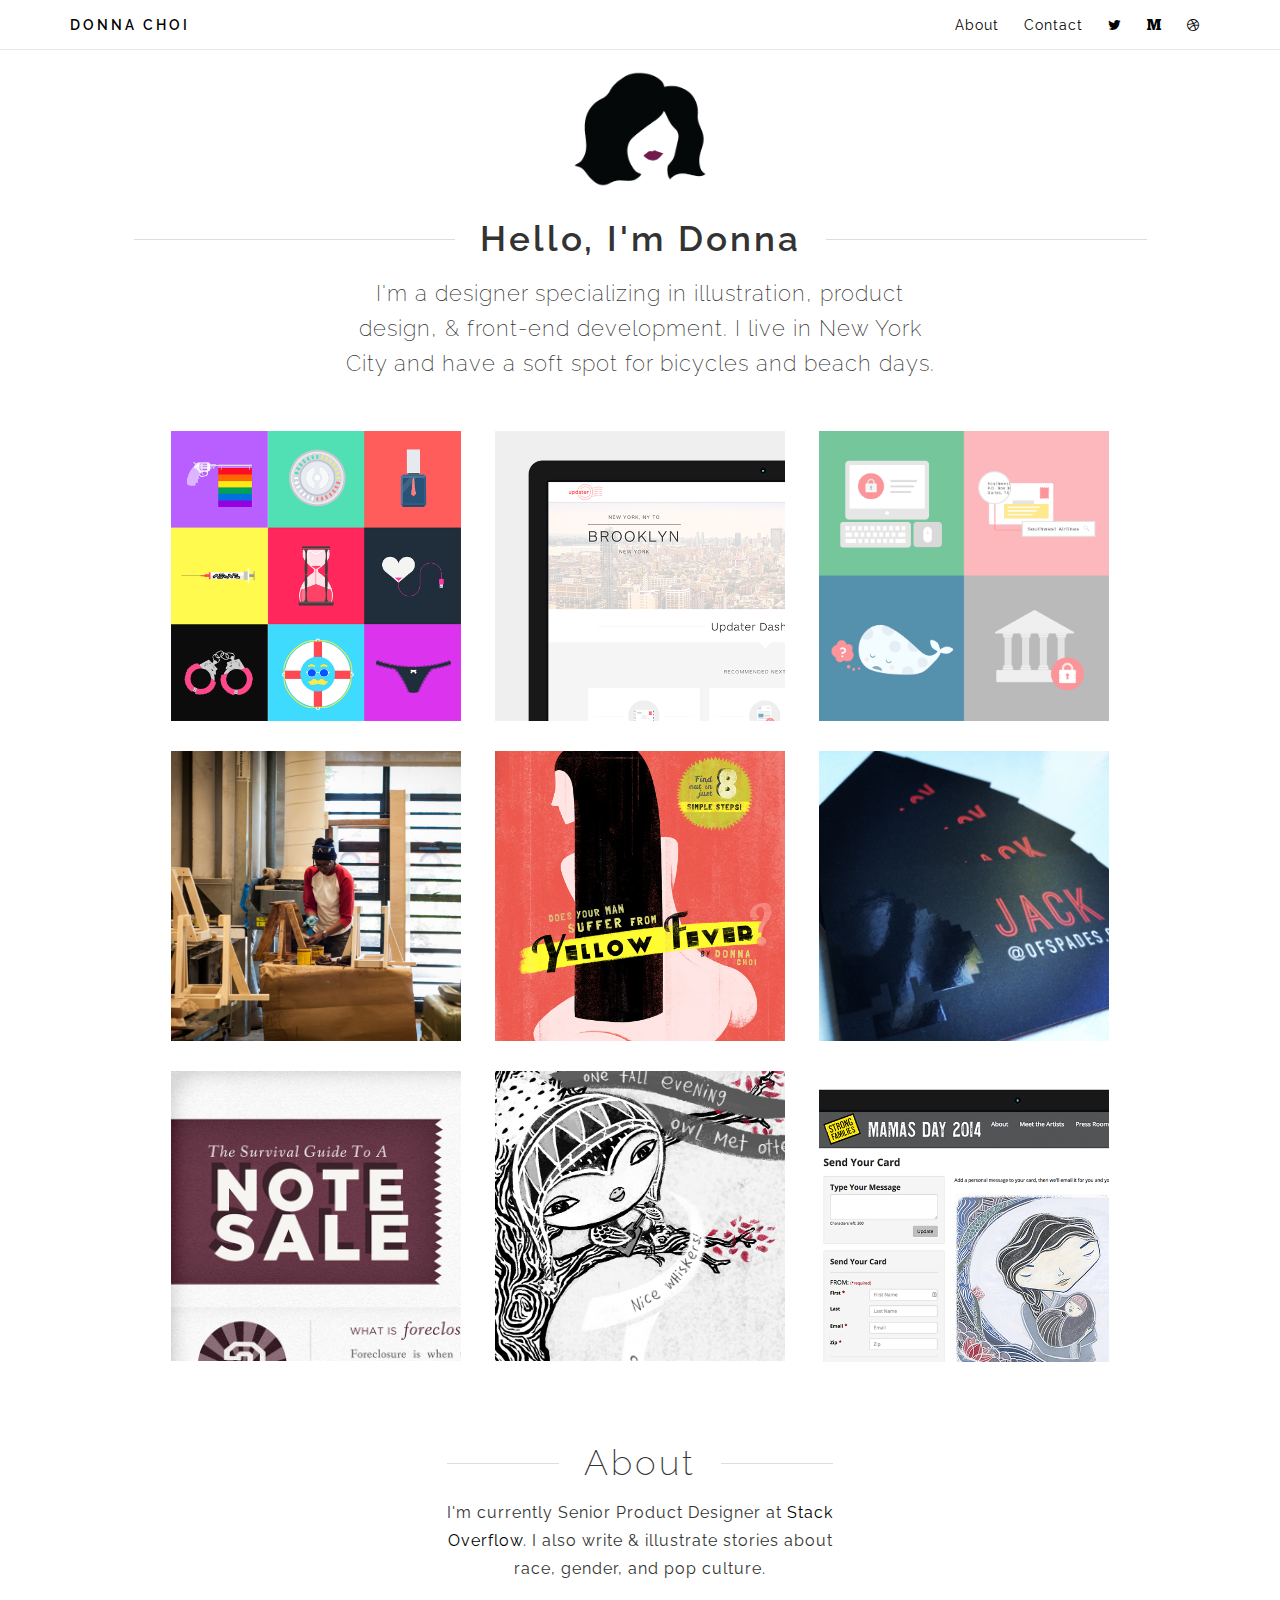
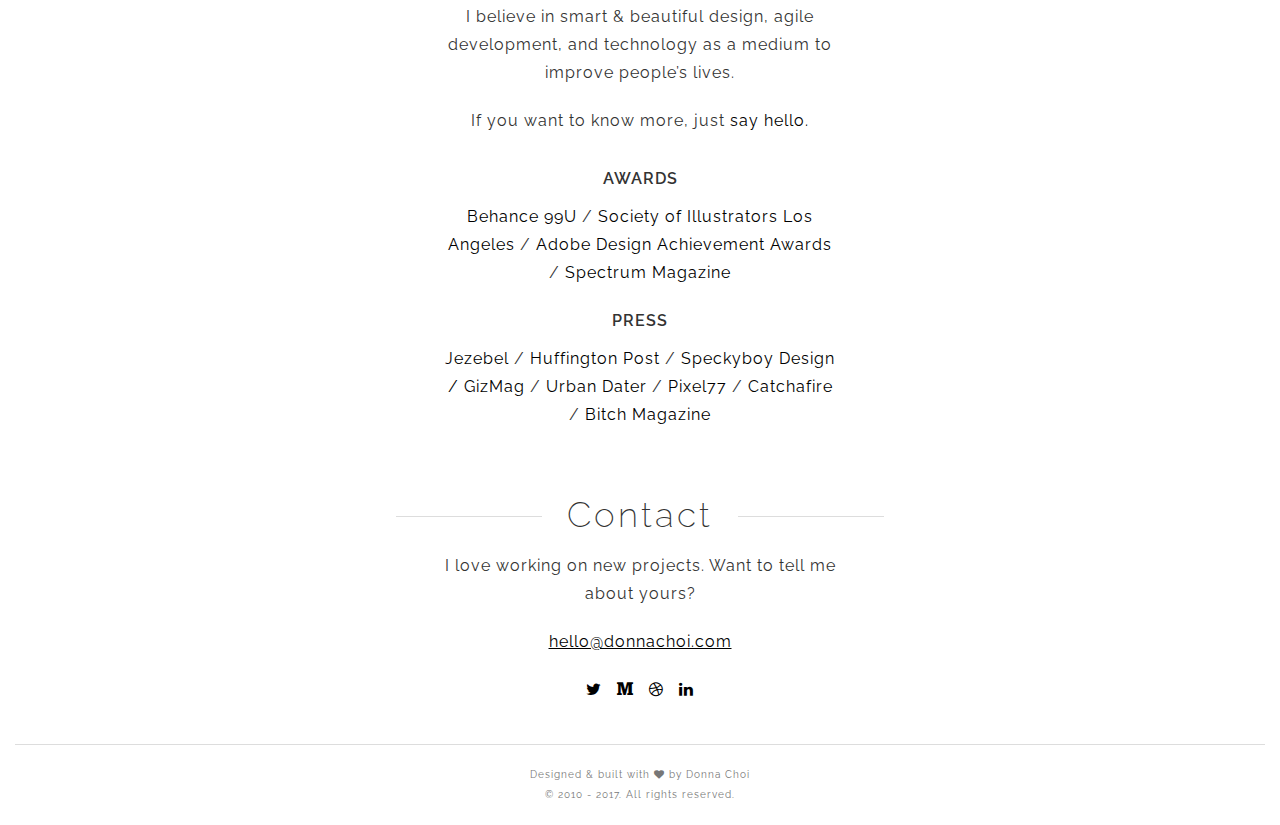
==== index.html @ 8514bbcb "change footer dates" ====
<!DOCTYPE html>
<html lang="en">
  <head>
    <meta charset="utf-8">
    <meta http-equiv="X-UA-Compatible" content="IE=edge">
    <meta name="viewport" content="width=device-width, initial-scale=1">
    <title>Donna Choi is a designer and a very nice person.</title>

    <link rel="shortcut icon" href="favicon.ico" type="image/x-icon" />

    <!-- Calling all style sheets -->

    <link href="css/bootstrap.min.css" rel="stylesheet">
    <link href="css/custom.css" rel="stylesheet">

    <!-- Fonts -->

    <link href='http://fonts.googleapis.com/css?family=Raleway:400,100,200,600' rel='stylesheet' type='text/css'>
    <link rel="stylesheet" href="css/font-awesome.min.css">

    <!-- HTML5 Shim and Respond.js IE8 support of HTML5 elements and media queries -->
    <!-- WARNING: Respond.js doesn't work if you view the page via file:// -->
    <!--[if lt IE 9]>
      <script src="https://oss.maxcdn.com/html5shiv/3.7.2/html5shiv.min.js"></script>
      <script src="https://oss.maxcdn.com/respond/1.4.2/respond.min.js"></script>
    <![endif]-->

    <!-- Google Analytics -->

    <script>
      (function(i,s,o,g,r,a,m){i['GoogleAnalyticsObject']=r;i[r]=i[r]||function(){
      (i[r].q=i[r].q||[]).push(arguments)},i[r].l=1*new Date();a=s.createElement(o),
      m=s.getElementsByTagName(o)[0];a.async=1;a.src=g;m.parentNode.insertBefore(a,m)
      })(window,document,'script','//www.google-analytics.com/analytics.js','ga');

      ga('create', 'UA-42649598-1', 'auto');
      ga('send', 'pageview');

    </script>

    <!-- Smooth Scroll -->

    <script src="dist/js/bind-polyfill.js"></script>
    <script src="dist/js/smooth-scroll.js"></script>

  </head>

  <body class="loading">

    <!--Navigation-->

    <nav class="navbar navbar-fixed-top navbar-custom" role="navigation">
      <div class="container">
        <span class="navbar-mobile text-uppercase strong letter-space-large">
          <a href="index.html">Donna Choi</a>
        </span>

        <ul class="pull-right list-inline hidden-xs">

<!--           <li>
            <a href="index.html">Work</a>
          </li> -->

          <li>
            <a data-scroll href="index.html#about">About</a>
          </li>

          <li>
            <a data-scroll href="index.html#contact">Contact</a>
          </li>

          <li>
            <a href="https://twitter.com/donna_says" target="_blank">
              <i class="fa fa-twitter"></i>
            </a>
          </li>

          <li>
            <a href="https://medium.com/@donnachoi" target="_blank">
              <i class="fa fa-medium"></i>
            </a>
          </li>

          <li>
            <a href="https://dribbble.com/donnachoi" target="_blank">
              <i class="fa fa-dribbble"></i>
            </a>
          </li>

        </ul>
      </div>
    </nav>

    <!--Content-->

    <div class="container-fluid container-fix">

      <div class="row row-centered">
        <div class="col-md-2 col-sm-3 col-xs-7 col-centered">
          <img src="img/avatar.png" width="80%">
        </div>
      </div>

      <div class="row row-centered">
        <div class="col-md-12">
          <h1 class="line-thru">
            <span> Hello, I'm Donna </span>
          </h1>
        </div>
      </div>

      <div class="row row-centered">
        <div class="col-lg-6 col-md-6 col-sm-8 col-xs-12 col-centered">
          <p class="lead mg-bottom-med">I'm a designer specializing in illustration, product design, &amp; front-end development. I live in New York City and have a soft spot for bicycles and beach days.</p>
        </div>
      </div>

      <div class="row row-centered">

        <div class="col-md-3 col-sm-4 col-xs-12 col-centered">
          <a href="work/modern-romance.html" class="no-effect" alt="Modern Romance">
            <div class="img-thumb-wrapper">
              <img src="img/ModernRomance_thumb.png" alt="flowers" class="img-thumb">
              <div class="img-thumb-overlay">
                <h3>Modern Romance</h3>
                <p class="tiny text-uppercase strong">Illustration / User Interface / User Experience</p>
              </div>
            </div>
          </a>
        </div>

        <div class="col-md-3 col-sm-4 col-xs-12 col-centered">
          <a href="work/updater-app.html" class="no-effect" alt="Updater App">
            <div class="img-thumb-wrapper">
              <img src="img/UpdaterMoverApp_thumb.png" alt="Updater App" class="img-thumb ">
              <div class="img-thumb-overlay">
                <h3>Updater App</h3>
                <p class="tiny text-uppercase strong">User Interface / User Experience / Web Development</p>
              </div>
            </div>
          </a>
        </div>

        <div class="col-md-3 col-sm-4 col-xs-12 col-centered">
          <a href="work/updater-brand.html" class="no-effect" alt="Updater Brand">
            <div class="img-thumb-wrapper">
              <img src="img/UpdaterBrand_thumb.png" alt="Updater Brand" class="img-thumb">
              <div class="img-thumb-overlay">
                <h3>Updater Brand</h3>
                <p class="tiny text-uppercase strong">Creative Direction / Iconography / Illustration</p>
              </div>
            </div>
          </a>
        </div>

        <div class="col-md-3 col-sm-4 col-xs-12 col-centered">
          <a href="work/learning-works.html" class="no-effect" alt="Learning Works">
            <div class="img-thumb-wrapper">
              <img src="img/LW_thumb.png" alt="Learning Works" class="img-thumb">
              <div class="img-thumb-overlay">
                <h3>Learning Works</h3>
                <p class="tiny text-uppercase strong">Data Visualization / Layout Design / Art Direction</p>
              </div>
            </div>
          </a>
        </div>

        <div class="col-md-3 col-sm-4 col-xs-12 col-centered">
          <a href="work/yellow-fever.html" class="no-effect" alt="Does Your Man Suffer From Yellow Fever?">
            <div class="img-thumb-wrapper">
              <img src="img/YellowFever_thumb.png" alt="Does Your Man Suffer From Yellow Fever?" class="img-thumb">
              <div class="img-thumb-overlay">
                <h3>Does Your Man Suffer From Yellow Fever?</h3>
                <p class="tiny text-uppercase strong">Illustration / Editorial</p>
              </div>
            </div>
          </a>
        </div>

        <div class="col-md-3 col-sm-4 col-xs-12 col-centered">
          <a href="work/jack-tarantino.html" class="no-effect" alt="Jack Tarantino">
            <div class="img-thumb-wrapper">
              <img src="img/Tarantino_05.jpeg" alt="Jack Tarantino" class="img-thumb">
              <div class="img-thumb-overlay">
                <h3>Jack Tarantino</h3>
                <p class="tiny text-uppercase strong">Branding / User Interface / User Experience</p>
              </div>
            </div>
          </a>
        </div>

        <div class="col-md-3 col-sm-4 col-xs-12 col-centered">
          <a href="work/uhab.html" class="no-effect" alt="Survival Guide to a Note Sale">
            <div class="img-thumb-wrapper">
              <img src="img/UHAB_thumb.png" alt="Survival Guide to a Note Sale" class="img-thumb">
              <div class="img-thumb-overlay">
                <h3>Survival Guide to a Note Sale</h3>
                <p class="tiny text-uppercase strong">Infographics / Iconography / Layout Design</p>
              </div>
            </div>
          </a>
        </div>

        <div class="col-md-3 col-sm-4 col-xs-12 col-centered">
          <a href="work/owl-otter.html" class="no-effect" alt="Owl and Otter">
            <div class="img-thumb-wrapper">
              <img src="img/Owlotter_thumb.png" alt="Owl and Otter" class="img-thumb">
              <div class="img-thumb-overlay">
                <h3>Owl and Otter</h3>
                <p class="tiny text-uppercase strong">Illustration / Comics</p>
              </div>
            </div>
          </a>
        </div>

        <div class="col-md-3 col-sm-4 col-xs-12 col-centered">
          <a href="work/mamas-day.html" class="no-effect" alt="Mama's Day">
            <div class="img-thumb-wrapper">
              <img src="img/Mamas_thumb.png" alt="Mama's Day" class="img-thumb">
              <div class="img-thumb-overlay">
                <h3>Mama's Day</h3>
                <p class="tiny text-uppercase strong">Illustration</p>
              </div>
            </div>
          </a>
        </div>

      </div>

      <span id="about"></span>

      <div class="row row-centered">
        <div class="col-md-12">
          <h2 class="line-thru">
            <span class="about-fix" > About </span>
          </h1>
        </div>
      </div>
<!-- 
      <div class="row row-centered mg-bottom-small">
        <div class="col-md-3 col-sm-6 col-xs-9 col-centered">
          <img src="img/about.png" width="80%">
        </div>
      </div> -->

      <div class="row row-centered">
        <div class="col-lg-4 col-md-6 col-sm-8 col-xs-12 col-centered">

<!--           <h4 class="text-uppercase">My Story</h4> -->
          <!-- <p>I grew up in Southern California, and my childhood hero was Buffy The Vampire Slayer. I still love the idea that a sixteen-year-old girl can save the world from a demon apocalypse.</p> -->

           <p>I'm currently Senior Product Designer at <a href="http://stackexchange.com" target="_blank">Stack Overflow</a>. I also write & illustrate stories about race, gender, and pop culture.</p>

           <p>I believe in smart &amp; beautiful design, agile development, and technology as a medium to improve people’s lives.</p>
           
          <p>If you want to know more, just <a data-scroll href="index.html#contact">say hello.</a></p>

        </div>
      </div>

      <div class="row row-centered">
        <div class="col-lg-4 col-md-5 col-sm-8 col-xs-12 col-centered mg-bottom-small">

<!--           <h4 class="text-uppercase">Education</h4>
          <p>BA Ethnic Studies, UC Berkeley<br/>
            MFA Illustration, Fashion Institute of Technology
          </p> -->

          <h4 class="text-uppercase">Awards</h4>
          <p>
            <a href="http://99u.com/" target="_blank">Behance 99U</a>
              /  
            <a href="http://si-la.org/" target="_blank">Society of Illustrators Los Angeles</a>
              /  
            <a href="http://www.adobeawards.com/us/" target="_blank">Adobe Design Achievement Awards</a>
              /  
            <a href="http://www.spectrumfantasticart.com/" target="_blank">Spectrum Magazine</a>
          </p>

          <h4 class="text-uppercase">Press</h4>
          <p>
            <a href="http://jezebel.com/does-your-man-suffer-from-yellow-fever-find-out-in-8-s-1465235908" target="_blank">Jezebel</a>
              /  
            <a href="http://www.huffingtonpost.com/2013/12/16/yellow-fever-donna-choi-asian-fetish-series_n_4454541.html" target="_blank">Huffington Post</a>
              /  
            <a href="http://speckyboy.com/2014/05/22/modern-romance/" target="_blank">Speckyboy Design<a/>
              /  
            <a href="http://www.gizmag.eu/post/86094129441/drained-by-donna-choi" target="_blank">GizMag</a>
              /  
            <a href="http://theurbandater.com/dating-relationships/a-visual-guide-to-modern-romance.php/" target="_blank">Urban Dater</a>
              /  
            <a href="http://www.pixel77.com/sarcastic-romance-illustrations-donna-choi/" target="_blank">Pixel77</a>
              /  
            <a href="https://www.catchafire.org/case_studies/23" target="_blank">Catchafire</a>
              /  
            <a href="http://bitchmagazine.org/post/artist-takes-on-the-casual-racism-of-%E2%80%9Cyellow-fever%E2%80%9D-in-eight-images" target="_blank">Bitch Magazine</a>

        </div>
      </div>


      <a id="contact"></a>

      <div class="row row-centered">
        <div class="col-md-12">
          <h2 class="line-thru">
            <span> Contact </span>
          </h2>
        </div>
      </div>

      <div class="row row-centered">
        <div class="col-md-5 col-lg-4 col-centered">
          <p> I love working on new projects. Want to tell me about yours?</p>
          <p>
            <a href="mailto:hello@donnachoi.com" class="underline">hello@donnachoi.com</a>
          </p>
          <p>
            <a href="https://twitter.com/donna_says" target="_blank">
              <i class="fa fa-twitter mg-horizontal-tiny"></i>
            </a>
            <a href="https://medium.com/@donnachoi" target="_blank">
              <i class="fa fa-medium mg-horizontal-tiny"></i>
            </a>
            <a href="https://dribbble.com/donnachoi" target="_blank">
              <i class="fa fa-dribbble mg-horizontal-tiny"></i>
            </a>
<!--             <a href="https://github.com/donnachoi" target="_blank">
              <i class="fa fa-github mg-horizontal-tiny"></i>
            </a> -->
            <a href="https://www.linkedin.com/in/donnachoiart" target="_blank">
              <i class="fa fa-linkedin mg-horizontal-tiny"></i>
            </a>
          </p>
        </div>
      </div>

      <!-- Footer -->

      <div class="row row-centered">
        <div class="line-full"></div>
        <div class="col-md-8 col-centered">
          <p class="tiny text-muted">Designed &amp; built with 
            <i class="fa fa-heart"></i> 
            by Donna Choi
            <br/>
            &copy; 2010 - 2017. All rights reserved.
          </p>
        </div>
      </div>

    </div>


    <!-- jQuery (necessary for Bootstrap's JavaScript plugins) -->
    <script src="https://ajax.googleapis.com/ajax/libs/jquery/1.11.1/jquery.min.js"></script>
    <!-- Include all compiled plugins (below), or include individual files as needed -->
    <script src="js/bootstrap.min.js"></script>
    <script>
    smoothScroll.init();
</script>
  </body>
</html>
---- css/custom.css ----
/* Global */

body, div {
  font-family: 'Raleway', Helvetica, Arial, sans-serif;
  font-weight: 400; 
  letter-spacing: 1px;
  font-size: 100%;
}

.container-fix {
  margin-top: 65px;
}

/* Type */

h1, h2 {
  font-size: 35px;
  line-height: 1.3;
  letter-spacing: 3px;
}

h1 {
  font-weight: 600;
}

@media (max-width: 767px) {
  h1, h2 {
    font-size: 28px;
  }
}

h2 {
  font-weight: 200;
}

h3 {
  font-size: 20px;
  font-weight: 200;
  margin-bottom: 15px;
  line-height: 1.4;
}

@media (min-width: 768px) and (max-width: 1199px) {
  h3 {
    font-size: 16px;
  }
}

h4 {
  font-size: 16px;
  line-height: 1.75;
  font-weight: 600;
  margin-bottom: 10px;
}

p.lead, .lead {
  font-size: 22px;
  font-weight: 200;
  line-height: 1.6;
}

@media (max-width: 767px) {
  p.lead, .lead {
    font-size: 18px;
    line-height: 1.8;
  }
}

p, .p {
  font-size: 16px;
  line-height: 1.75;
  margin-bottom: 20px;
}

p.small, .small {
  font-size: 12px;
  line-height: 1.8;
}

p.tiny, .tiny {
  font-size: 10px;
  line-height: 2;
}

.text-muted {
  color: #777;
}

.strong {
  font-weight: 600;
}

.letter-space-large {
  letter-spacing: 3px;
}

/* Links */

a, a:hover, a:visited {
  color: #000;
  text-decoration: none;
}

a {
  opacity: 1;
  transition: all 0.2s ease 0s;
}

a:hover {
  opacity: .5;
}

a.underline {
  text-decoration: underline;
}

a.no-effect, a.no-effect:hover {
  text-decoration: none;
  color: #000;
}

a.muted {
  color: #777;
}

a.muted:hover {
  color: #000;
}

a.purple {
  color: #701a4d;
  padding: 7px 13px;
  border-radius: 3px;
  border: 1px solid #701a4d;
}
/*
a.purple:hover {
  background-color: #d4bfc8;
}*/


/* Section blocks */

.row-centered {
  text-align: center;
}

.col-centered {
  display: -moz-inline-stack;
  display: inline-block;
  vertical-align: middle;
  *vertical-align: auto;
  zoom: 1;
  *display: inline;
  vertical-align: top;
  float: none;
}



/* Navigation */

.navbar-custom {
  font-size: 14px;
  font-weight: 200;
  color: #000;
  background-color: #fff;
  border-color: #e7e7e7;
  padding-top: 15px;
}

.list-inline {
  padding-left: 0;
  margin-left: -5px;
  list-style: none;
}
.list-inline > li {
  display: inline-block;
  padding-right: 10px;
  padding-left: 10px;
}

@media (max-width: 767px) {
  .navbar-mobile  {
    text-align: center !important;
    display: block;
  }

}

.about-fix {
  margin-top: 40px;
}


/* Lines */

.line-full {
  height: 1px;
  background-color: #ddd;
  margin: 20px 15px;
  display: block;
}

.line-thru {
  overflow: hidden;
  line-height: 1.5;
  text-align: center;
}

.line-thru span {
  display: inline-block;
  position: relative;
}

.line-thru span:before,
.line-thru span:after {
  position: absolute;
  content: '';
  width: 100%;
  border-top: 1px solid #ddd;
  top: 50%;
}

.line-thru span:before {
  right: 100%;
  margin-right: 25px;
}

.line-thru span:after {
  left: 100%;
  margin-left: 25px;
}


/* Spacing */

.mg-all-large {
  margin: 40px;
}

.mg-top-large {
  margin-top: 50px;
}

.mg-top-med {
  margin-top: 35px;
}

.mg-top-small {
  margin-top: 20px;
}

.mg-top-tiny {
  margin-top: 10px;
}

.mg-bottom-large {
  margin-bottom: 50px;
}

.mg-bottom-med {
  margin-bottom: 35px;
}

.mg-bottom-small {
  margin-bottom: 20px;
}

.mg-bottom-tiny {
  margin-bottom: 10px;
}

.mg-horizontal-tiny {
  margin-right: 5px;
  margin-left: 5px;
}


/* Images */

.img-thumb-wrapper {
  position: relative;
  width: 100%;
  height: 100%;
}

.img-thumb {
  display: inline-block;
  width: 100% \9;
  max-width: 100%;
  height: auto;
  padding-top: 15px;
  padding-bottom: 15px;
  line-height: 1.42857143;
  background-color: #fff;
  margin: 0 auto;
  position: relative;
}

.img-thumb-overlay {  
  width: 91%;
  height: 82%;
  margin: 0 auto;
  position: absolute;
  background-color: #fff;
  z-index: 1;
  text-align: center;
  left: 5%;
  top: 9%;
  padding: 20% 15px 10px;
  transition: all 0.2s linear; 
  -moz-transition: all 0.2s linear;
  -webkit-transition: all 0.2s linear; 
  -o-transition: all 0.2s linear;
  opacity: 0; 
}


.img-thumb-wrapper:hover .img-thumb-overlay {  
  opacity: 1;

}

@media only screen and (max-device-width: 480px) {
  .img-thumb-wrapper:hover .img-thumb-overlay {
    display: none;
  }
}

/* Bottom navigation */

.bottom-navigation {
  font-size: 30px;
  color: #777;
  font-weight: 100;
  margin: 0 20px;
}

/* Page fade in */

body.loading {
    -webkit-animation: fadein 1s; /* Safari, Chrome and Opera > 12.1 */
       -moz-animation: fadein 1s; /* Firefox < 16 */
        -ms-animation: fadein 1s; /* Internet Explorer */
         -o-animation: fadein 1s; /* Opera < 12.1 */
            animation: fadein 1s;
}

@keyframes fadein {
    from { opacity: 0; }
    to   { opacity: 1; }
}

/* Firefox < 16 */
@-moz-keyframes fadein {
    from { opacity: 0; }
    to   { opacity: 1; }
}

/* Safari, Chrome and Opera > 12.1 */
@-webkit-keyframes fadein {
    from { opacity: 0; }
    to   { opacity: 1; }
}

/* Internet Explorer */
@-ms-keyframes fadein {
    from { opacity: 0; }
    to   { opacity: 1; }
}

/* Opera < 12.1 */
@-o-keyframes fadein {
    from { opacity: 0; }
    to   { opacity: 1; }
}
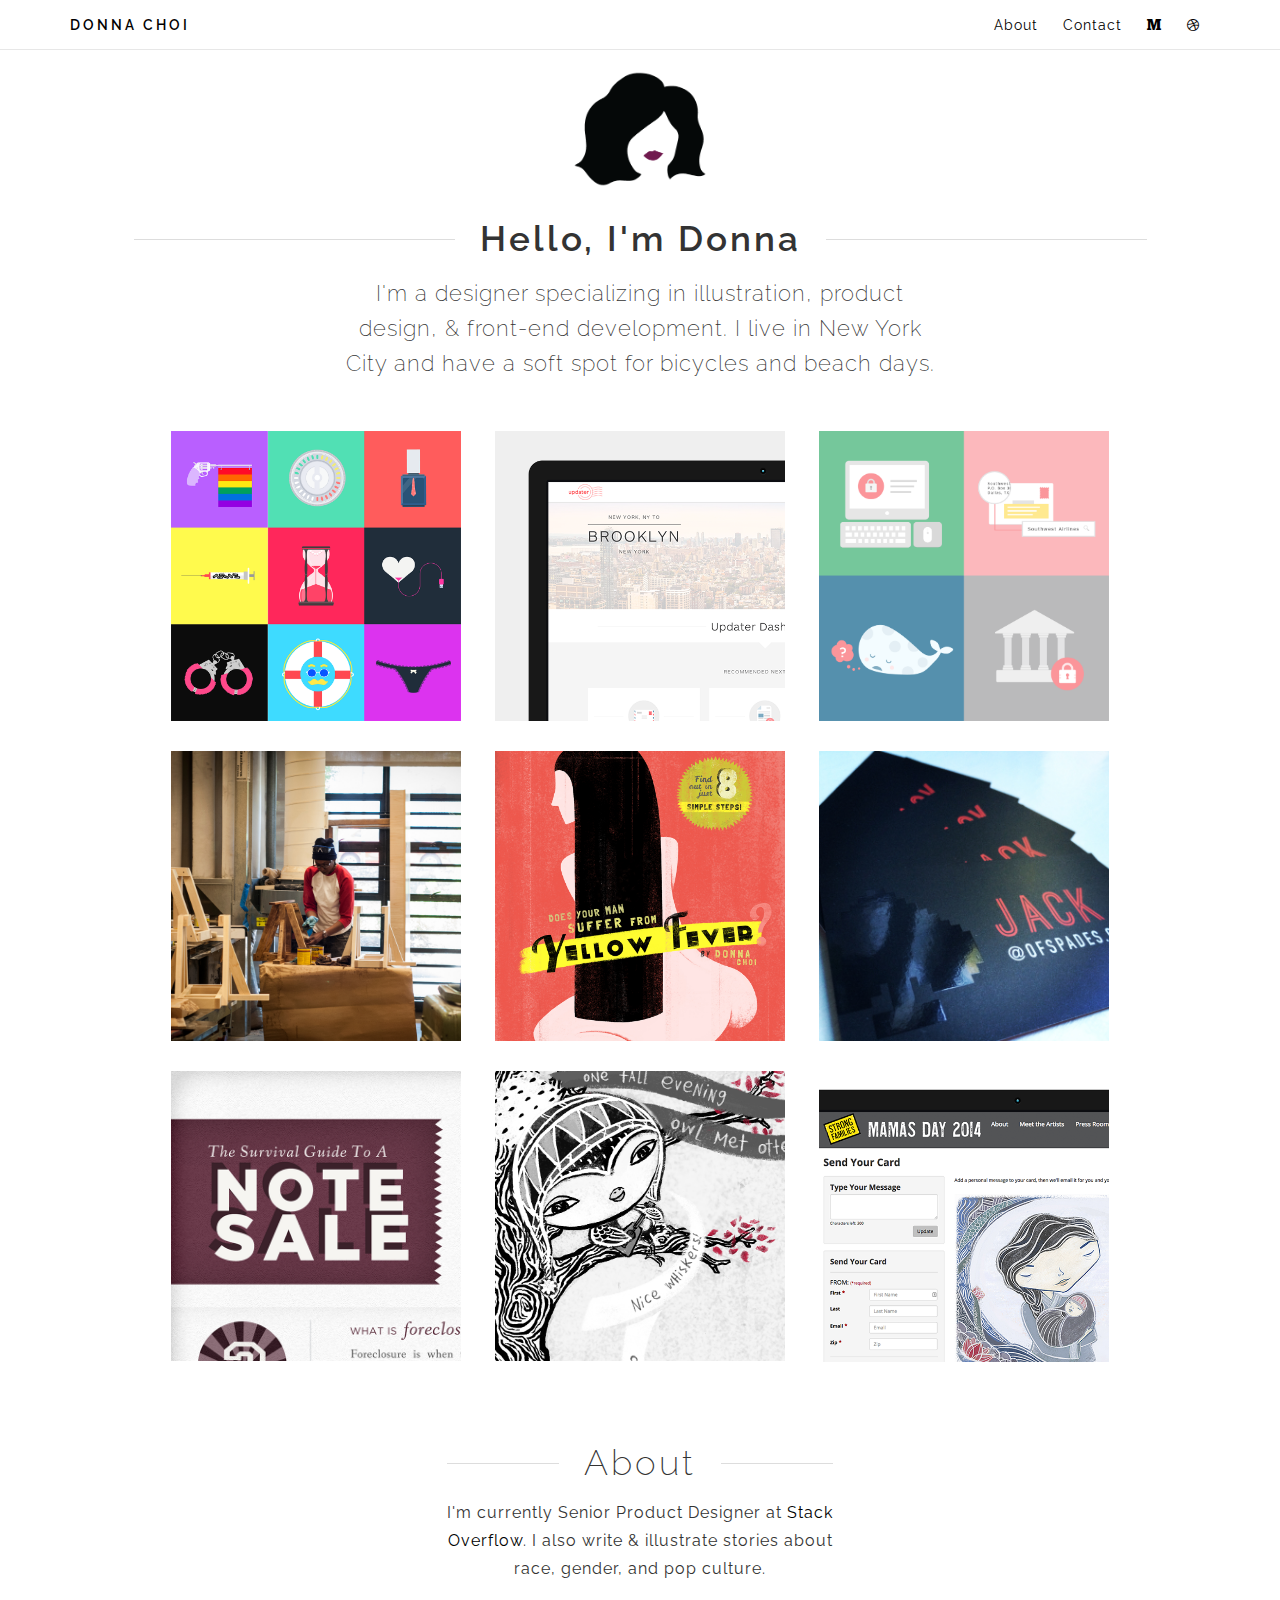
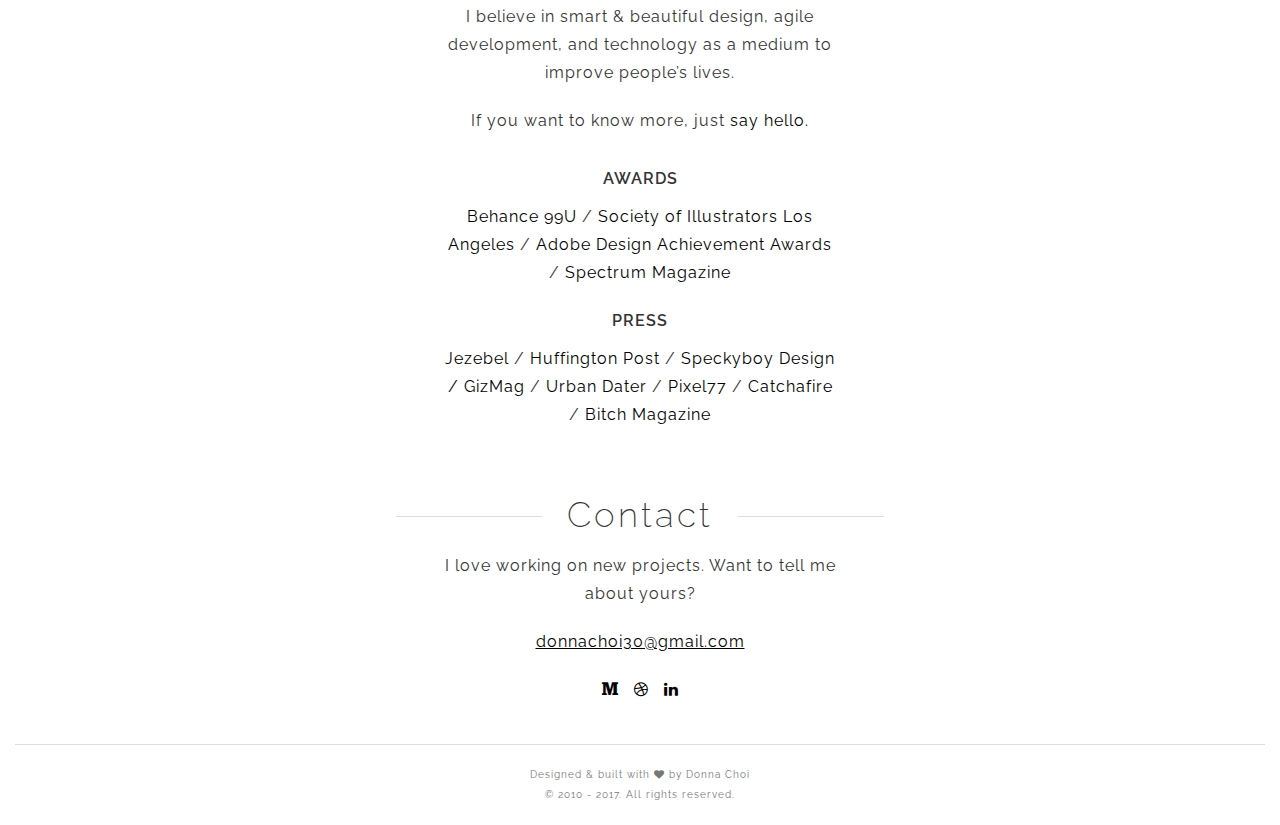
==== commit 252f0e57: "remove twitter link" ====
--- a/index.html
+++ b/index.html
@@ -70,12 +70,6 @@
           </li>
 
           <li>
-            <a href="https://twitter.com/donna_says" target="_blank">
-              <i class="fa fa-twitter"></i>
-            </a>
-          </li>
-
-          <li>
             <a href="https://medium.com/@donnachoi" target="_blank">
               <i class="fa fa-medium"></i>
             </a>
@@ -313,12 +307,9 @@
         <div class="col-md-5 col-lg-4 col-centered">
           <p> I love working on new projects. Want to tell me about yours?</p>
           <p>
-            <a href="mailto:hello@donnachoi.com" class="underline">hello@donnachoi.com</a>
+            <a href="mailto:donnachoi30@gmail.com" class="underline">donnachoi30@gmail.com</a>
           </p>
           <p>
-            <a href="https://twitter.com/donna_says" target="_blank">
-              <i class="fa fa-twitter mg-horizontal-tiny"></i>
-            </a>
             <a href="https://medium.com/@donnachoi" target="_blank">
               <i class="fa fa-medium mg-horizontal-tiny"></i>
             </a>
@@ -360,4 +351,4 @@
     smoothScroll.init();
 </script>
   </body>
-</html>+</html>
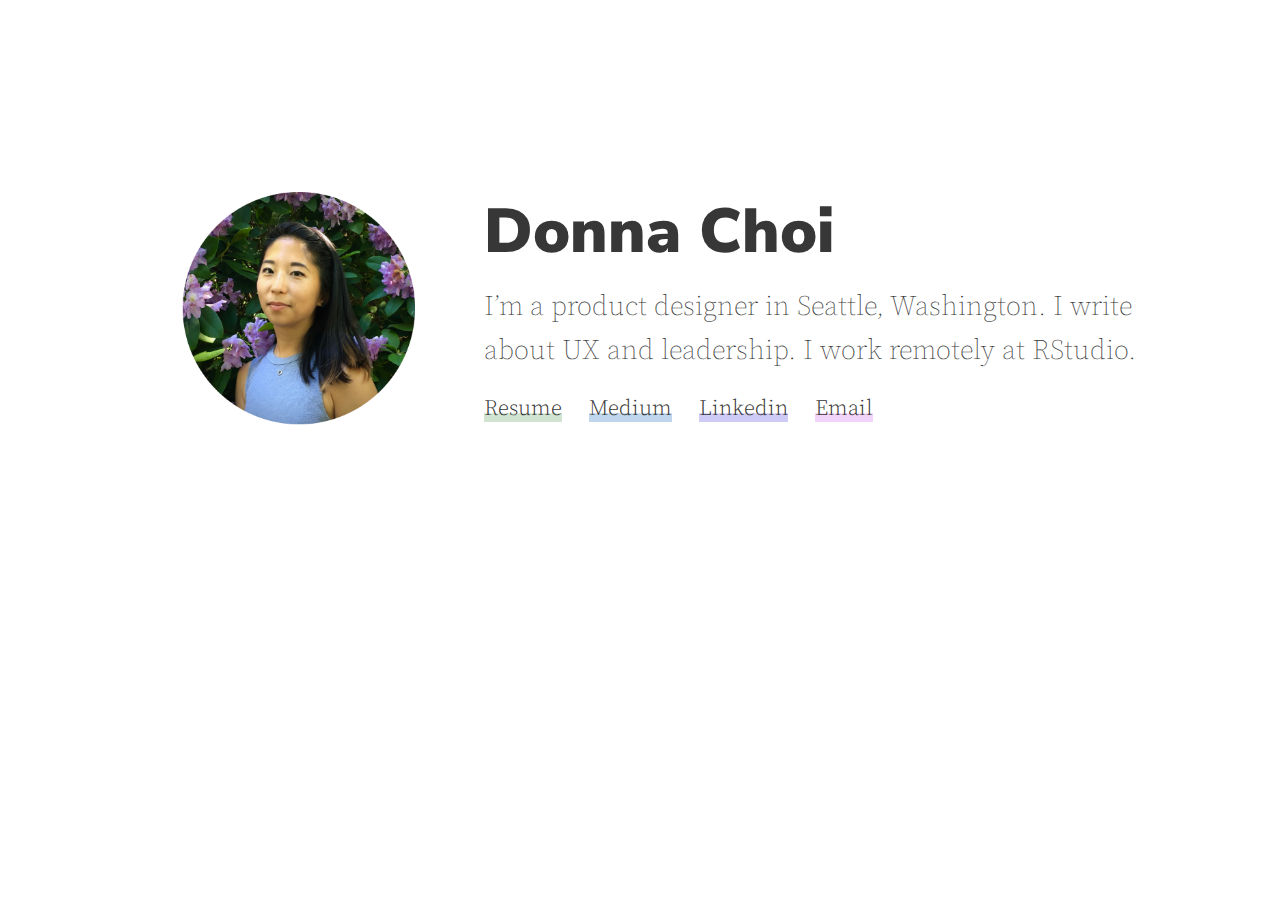
==== commit dd5c8387: "update home" ====
--- a/index.html
+++ b/index.html
@@ -4,9 +4,10 @@
     <meta charset="utf-8">
     <meta http-equiv="X-UA-Compatible" content="IE=edge">
     <meta name="viewport" content="width=device-width, initial-scale=1">
-    <title>Donna Choi is a designer and a very nice person.</title>
+    <meta name="description" content="Donna Choi is a product designer in Seattle, Washington.">
+    <title>Donna Choi</title>
 
-    <link rel="shortcut icon" href="favicon.ico" type="image/x-icon" />
+    <link rel="shortcut icon" href="favicon.png" type="image/x-icon" />
 
     <!-- Calling all style sheets -->
 
@@ -15,7 +16,8 @@
 
     <!-- Fonts -->
 
-    <link href='http://fonts.googleapis.com/css?family=Raleway:400,100,200,600' rel='stylesheet' type='text/css'>
+    <link href='http://fonts.googleapis.com/css?family=Nunito+Sans:800,900' rel='stylesheet' type='text/css'>
+    <link href='http://fonts.googleapis.com/css?family=Source+Serif+Pro:300,400' rel='stylesheet' type='text/css'>
     <link rel="stylesheet" href="css/font-awesome.min.css">
 
     <!-- HTML5 Shim and Respond.js IE8 support of HTML5 elements and media queries -->
@@ -47,288 +49,51 @@
 
   <body class="loading">
 
-    <!--Navigation-->
-
-    <nav class="navbar navbar-fixed-top navbar-custom" role="navigation">
-      <div class="container">
-        <span class="navbar-mobile text-uppercase strong letter-space-large">
-          <a href="index.html">Donna Choi</a>
-        </span>
-
-        <ul class="pull-right list-inline hidden-xs">
-
-<!--           <li>
-            <a href="index.html">Work</a>
-          </li> -->
-
-          <li>
-            <a data-scroll href="index.html#about">About</a>
-          </li>
-
-          <li>
-            <a data-scroll href="index.html#contact">Contact</a>
-          </li>
-
-          <li>
-            <a href="https://medium.com/@donnachoi" target="_blank">
-              <i class="fa fa-medium"></i>
-            </a>
-          </li>
-
-          <li>
-            <a href="https://dribbble.com/donnachoi" target="_blank">
-              <i class="fa fa-dribbble"></i>
-            </a>
-          </li>
-
-        </ul>
-      </div>
-    </nav>
-
     <!--Content-->
 
-    <div class="container-fluid container-fix">
+    <div class="container-fluid container-home">
 
-      <div class="row row-centered">
-        <div class="col-md-2 col-sm-3 col-xs-7 col-centered">
-          <img src="img/avatar.png" width="80%">
-        </div>
-      </div>
-
-      <div class="row row-centered">
-        <div class="col-md-12">
-          <h1 class="line-thru">
-            <span> Hello, I'm Donna </span>
-          </h1>
-        </div>
-      </div>
-
-      <div class="row row-centered">
-        <div class="col-lg-6 col-md-6 col-sm-8 col-xs-12 col-centered">
-          <p class="lead mg-bottom-med">I'm a designer specializing in illustration, product design, &amp; front-end development. I live in New York City and have a soft spot for bicycles and beach days.</p>
-        </div>
-      </div>
-
-      <div class="row row-centered">
-
-        <div class="col-md-3 col-sm-4 col-xs-12 col-centered">
-          <a href="work/modern-romance.html" class="no-effect" alt="Modern Romance">
-            <div class="img-thumb-wrapper">
-              <img src="img/ModernRomance_thumb.png" alt="flowers" class="img-thumb">
-              <div class="img-thumb-overlay">
-                <h3>Modern Romance</h3>
-                <p class="tiny text-uppercase strong">Illustration / User Interface / User Experience</p>
-              </div>
-            </div>
+      <div class="row">
+        <div class="col-xl-4 col-lg-4 col-md-4 col-sm-5 col-xs-12">
+          <a href="index.html">
+            <img class="avatar" src="img/avatar2.png" width="75%">
           </a>
         </div>
 
-        <div class="col-md-3 col-sm-4 col-xs-12 col-centered">
-          <a href="work/updater-app.html" class="no-effect" alt="Updater App">
-            <div class="img-thumb-wrapper">
-              <img src="img/UpdaterMoverApp_thumb.png" alt="Updater App" class="img-thumb ">
-              <div class="img-thumb-overlay">
-                <h3>Updater App</h3>
-                <p class="tiny text-uppercase strong">User Interface / User Experience / Web Development</p>
-              </div>
-            </div>
-          </a>
-        </div>
+        <div class="col-xl-8 col-lg-8 col-md-8 col-sm-7 col-xs-12">
+          <h1>
+            <span>Donna Choi</span>
+          </h1>
+          <p class="lead mg-bottom-sm">I’m a product designer in Seattle, Washington. I write about UX and leadership. I work remotely at RStudio.</p>
+          <ul class="list-inline">
+            <li>
+              <a class="li1" href="resume/index.html">
+                Resume</a>
+            </li>
 
-        <div class="col-md-3 col-sm-4 col-xs-12 col-centered">
-          <a href="work/updater-brand.html" class="no-effect" alt="Updater Brand">
-            <div class="img-thumb-wrapper">
-              <img src="img/UpdaterBrand_thumb.png" alt="Updater Brand" class="img-thumb">
-              <div class="img-thumb-overlay">
-                <h3>Updater Brand</h3>
-                <p class="tiny text-uppercase strong">Creative Direction / Iconography / Illustration</p>
-              </div>
-            </div>
-          </a>
-        </div>
+            <li>
+              <a class="li2" href="https://medium.com/@donnachoi" target="_blank">
+                Medium</a>
+            </li>
 
-        <div class="col-md-3 col-sm-4 col-xs-12 col-centered">
-          <a href="work/learning-works.html" class="no-effect" alt="Learning Works">
-            <div class="img-thumb-wrapper">
-              <img src="img/LW_thumb.png" alt="Learning Works" class="img-thumb">
-              <div class="img-thumb-overlay">
-                <h3>Learning Works</h3>
-                <p class="tiny text-uppercase strong">Data Visualization / Layout Design / Art Direction</p>
-              </div>
-            </div>
-          </a>
-        </div>
+            <li>
+              <a class="li3" href="https://www.linkedin.com/in/donnachoiart" target="_blank">
+                Linkedin</a>
+            </li>
 
-        <div class="col-md-3 col-sm-4 col-xs-12 col-centered">
-          <a href="work/yellow-fever.html" class="no-effect" alt="Does Your Man Suffer From Yellow Fever?">
-            <div class="img-thumb-wrapper">
-              <img src="img/YellowFever_thumb.png" alt="Does Your Man Suffer From Yellow Fever?" class="img-thumb">
-              <div class="img-thumb-overlay">
-                <h3>Does Your Man Suffer From Yellow Fever?</h3>
-                <p class="tiny text-uppercase strong">Illustration / Editorial</p>
-              </div>
-            </div>
-          </a>
-        </div>
+            <li>
+              <a class="li4" href="mailto:donnachoi30@gmail.com">Email</a>
+            </li>
 
-        <div class="col-md-3 col-sm-4 col-xs-12 col-centered">
-          <a href="work/jack-tarantino.html" class="no-effect" alt="Jack Tarantino">
-            <div class="img-thumb-wrapper">
-              <img src="img/Tarantino_05.jpeg" alt="Jack Tarantino" class="img-thumb">
-              <div class="img-thumb-overlay">
-                <h3>Jack Tarantino</h3>
-                <p class="tiny text-uppercase strong">Branding / User Interface / User Experience</p>
-              </div>
-            </div>
-          </a>
-        </div>
-
-        <div class="col-md-3 col-sm-4 col-xs-12 col-centered">
-          <a href="work/uhab.html" class="no-effect" alt="Survival Guide to a Note Sale">
-            <div class="img-thumb-wrapper">
-              <img src="img/UHAB_thumb.png" alt="Survival Guide to a Note Sale" class="img-thumb">
-              <div class="img-thumb-overlay">
-                <h3>Survival Guide to a Note Sale</h3>
-                <p class="tiny text-uppercase strong">Infographics / Iconography / Layout Design</p>
-              </div>
-            </div>
-          </a>
-        </div>
-
-        <div class="col-md-3 col-sm-4 col-xs-12 col-centered">
-          <a href="work/owl-otter.html" class="no-effect" alt="Owl and Otter">
-            <div class="img-thumb-wrapper">
-              <img src="img/Owlotter_thumb.png" alt="Owl and Otter" class="img-thumb">
-              <div class="img-thumb-overlay">
-                <h3>Owl and Otter</h3>
-                <p class="tiny text-uppercase strong">Illustration / Comics</p>
-              </div>
-            </div>
-          </a>
-        </div>
-
-        <div class="col-md-3 col-sm-4 col-xs-12 col-centered">
-          <a href="work/mamas-day.html" class="no-effect" alt="Mama's Day">
-            <div class="img-thumb-wrapper">
-              <img src="img/Mamas_thumb.png" alt="Mama's Day" class="img-thumb">
-              <div class="img-thumb-overlay">
-                <h3>Mama's Day</h3>
-                <p class="tiny text-uppercase strong">Illustration</p>
-              </div>
-            </div>
-          </a>
+          </ul>
         </div>
 
       </div>
-
-      <span id="about"></span>
-
-      <div class="row row-centered">
-        <div class="col-md-12">
-          <h2 class="line-thru">
-            <span class="about-fix" > About </span>
-          </h1>
-        </div>
-      </div>
-<!-- 
-      <div class="row row-centered mg-bottom-small">
-        <div class="col-md-3 col-sm-6 col-xs-9 col-centered">
-          <img src="img/about.png" width="80%">
-        </div>
-      </div> -->
-
-      <div class="row row-centered">
-        <div class="col-lg-4 col-md-6 col-sm-8 col-xs-12 col-centered">
-
-<!--           <h4 class="text-uppercase">My Story</h4> -->
-          <!-- <p>I grew up in Southern California, and my childhood hero was Buffy The Vampire Slayer. I still love the idea that a sixteen-year-old girl can save the world from a demon apocalypse.</p> -->
-
-           <p>I'm currently Senior Product Designer at <a href="http://stackexchange.com" target="_blank">Stack Overflow</a>. I also write & illustrate stories about race, gender, and pop culture.</p>
-
-           <p>I believe in smart &amp; beautiful design, agile development, and technology as a medium to improve people’s lives.</p>
-           
-          <p>If you want to know more, just <a data-scroll href="index.html#contact">say hello.</a></p>
-
-        </div>
-      </div>
-
-      <div class="row row-centered">
-        <div class="col-lg-4 col-md-5 col-sm-8 col-xs-12 col-centered mg-bottom-small">
-
-<!--           <h4 class="text-uppercase">Education</h4>
-          <p>BA Ethnic Studies, UC Berkeley<br/>
-            MFA Illustration, Fashion Institute of Technology
-          </p> -->
-
-          <h4 class="text-uppercase">Awards</h4>
-          <p>
-            <a href="http://99u.com/" target="_blank">Behance 99U</a>
-              /  
-            <a href="http://si-la.org/" target="_blank">Society of Illustrators Los Angeles</a>
-              /  
-            <a href="http://www.adobeawards.com/us/" target="_blank">Adobe Design Achievement Awards</a>
-              /  
-            <a href="http://www.spectrumfantasticart.com/" target="_blank">Spectrum Magazine</a>
-          </p>
-
-          <h4 class="text-uppercase">Press</h4>
-          <p>
-            <a href="http://jezebel.com/does-your-man-suffer-from-yellow-fever-find-out-in-8-s-1465235908" target="_blank">Jezebel</a>
-              /  
-            <a href="http://www.huffingtonpost.com/2013/12/16/yellow-fever-donna-choi-asian-fetish-series_n_4454541.html" target="_blank">Huffington Post</a>
-              /  
-            <a href="http://speckyboy.com/2014/05/22/modern-romance/" target="_blank">Speckyboy Design<a/>
-              /  
-            <a href="http://www.gizmag.eu/post/86094129441/drained-by-donna-choi" target="_blank">GizMag</a>
-              /  
-            <a href="http://theurbandater.com/dating-relationships/a-visual-guide-to-modern-romance.php/" target="_blank">Urban Dater</a>
-              /  
-            <a href="http://www.pixel77.com/sarcastic-romance-illustrations-donna-choi/" target="_blank">Pixel77</a>
-              /  
-            <a href="https://www.catchafire.org/case_studies/23" target="_blank">Catchafire</a>
-              /  
-            <a href="http://bitchmagazine.org/post/artist-takes-on-the-casual-racism-of-%E2%80%9Cyellow-fever%E2%80%9D-in-eight-images" target="_blank">Bitch Magazine</a>
-
-        </div>
-      </div>
-
-
-      <a id="contact"></a>
-
-      <div class="row row-centered">
-        <div class="col-md-12">
-          <h2 class="line-thru">
-            <span> Contact </span>
-          </h2>
-        </div>
-      </div>
-
-      <div class="row row-centered">
-        <div class="col-md-5 col-lg-4 col-centered">
-          <p> I love working on new projects. Want to tell me about yours?</p>
-          <p>
-            <a href="mailto:donnachoi30@gmail.com" class="underline">donnachoi30@gmail.com</a>
-          </p>
-          <p>
-            <a href="https://medium.com/@donnachoi" target="_blank">
-              <i class="fa fa-medium mg-horizontal-tiny"></i>
-            </a>
-            <a href="https://dribbble.com/donnachoi" target="_blank">
-              <i class="fa fa-dribbble mg-horizontal-tiny"></i>
-            </a>
-<!--             <a href="https://github.com/donnachoi" target="_blank">
-              <i class="fa fa-github mg-horizontal-tiny"></i>
-            </a> -->
-            <a href="https://www.linkedin.com/in/donnachoiart" target="_blank">
-              <i class="fa fa-linkedin mg-horizontal-tiny"></i>
-            </a>
-          </p>
-        </div>
-      </div>
+    </div>
 
       <!-- Footer -->
 
-      <div class="row row-centered">
+<!--       <div class="row row-centered">
         <div class="line-full"></div>
         <div class="col-md-8 col-centered">
           <p class="tiny text-muted">Designed &amp; built with 
@@ -340,7 +105,7 @@
         </div>
       </div>
 
-    </div>
+    </div> -->
 
 
     <!-- jQuery (necessary for Bootstrap's JavaScript plugins) -->
--- a/css/custom.css
+++ b/css/custom.css
@@ -1,37 +1,56 @@
 /* Global */
 
 body, div {
-  font-family: 'Raleway', Helvetica, Arial, sans-serif;
-  font-weight: 400; 
-  letter-spacing: 1px;
+  font-family: 'Source Serif Pro', Helvetica, Arial, serif;
+  font-weight: 300; 
   font-size: 100%;
+  color:#373737;
 }
 
 .container-fix {
   margin-top: 65px;
 }
 
+.container-fluid {
+  margin-right: 10%;
+  margin-left: 10%;
+  margin-top:3%;
+}
+
+.container-home {
+  margin-top:15%;
+}
+
 /* Type */
 
-h1, h2 {
-  font-size: 35px;
+h1 {
+  font-family: 'Nunito Sans', Helvetica, Arial, serif;
+  font-size: 62px;
   line-height: 1.3;
-  letter-spacing: 3px;
-}
-
-h1 {
-  font-weight: 600;
+  font-weight: 900;
+  margin-top:0;
+}
+
+h2 {
+  font-family: 'Nunito Sans', Helvetica, Arial, serif;
+  font-size:32px;
+  margin-top:15px;
+  margin-bottom:5px;
+}
+
+@media (max-width: 992px) {
+  h1, h2 {
+    font-size: 30px;
+  }
 }
 
 @media (max-width: 767px) {
   h1, h2 {
-    font-size: 28px;
-  }
-}
-
-h2 {
-  font-weight: 200;
-}
+    font-size: 30px;
+    text-align: center;
+  }
+}
+
 
 h3 {
   font-size: 20px;
@@ -54,15 +73,25 @@
 }
 
 p.lead, .lead {
-  font-size: 22px;
+  font-size: 28px;
   font-weight: 200;
   line-height: 1.6;
 }
 
+.lead-var {
+  font-size:20px;
+}
+
+@media (max-width: 992px) {
+  p.lead, .lead, .lead-var {
+    font-size: 22px;
+  }
+}
+
 @media (max-width: 767px) {
-  p.lead, .lead {
-    font-size: 18px;
-    line-height: 1.8;
+  p.lead, .lead, .lead-var {
+    font-size: 22px;
+    text-align: center;
   }
 }
 
@@ -96,18 +125,9 @@
 
 /* Links */
 
-a, a:hover, a:visited {
-  color: #000;
+a, a:hover, a:active, a:visited, a:focus {
+  color: #333;
   text-decoration: none;
-}
-
-a {
-  opacity: 1;
-  transition: all 0.2s ease 0s;
-}
-
-a:hover {
-  opacity: .5;
 }
 
 a.underline {
@@ -169,23 +189,77 @@
   padding-top: 15px;
 }
 
-.list-inline {
+.list-inline, .list-footer {
   padding-left: 0;
-  margin-left: -5px;
+  margin-left: 0;
   list-style: none;
 }
+.list-inline > li, .list-footer > li {
+  display: inline-block;
+  margin-right: 20px;
+  padding-left: 0;
+  font-size: 22px;
+}
+
 .list-inline > li {
-  display: inline-block;
-  padding-right: 10px;
-  padding-left: 10px;
+  font-size: 22px;
+}
+
+.list-footer > li {
+  font-size: 16px;
+}
+
+a.li0 {
+  font-family:'Nunito Sans', Helvetica, Arial, serif;
+  box-shadow:inset 0 0 0 #fff, inset 0 -0.4em 0 #DFDFDF;
+}
+
+a.li0:hover {
+  box-shadow:inset 0 0 0 #fff, inset 0 1.4em 0 #DFDFDF;
+}
+
+a.li1 {
+  box-shadow:inset 0 0 0 #fff, inset 0 -0.4em 0 #D0E4D1;
+}
+
+a.li1:hover {
+  box-shadow:inset 0 0 0 #fff, inset 0 1.4em 0 #D0E4D1;
+}
+
+a.li2 {
+  box-shadow:inset 0 0 0 #fff, inset 0 -0.4em 0 #BFD6EC;
+}
+
+a.li2:hover {
+  box-shadow:inset 0 0 0 #fff, inset 0 1.4em 0 #BFD6EC;
+}
+
+a.li3 {
+  box-shadow:inset 0 0 0 #fff, inset 0 -0.4em 0 #CFCBF7;
+}
+
+a.li3:hover {
+  box-shadow:inset 0 0 0 #fff, inset 0 1.4em 0 #CFCBF7;
+}
+
+a.li4 {
+  box-shadow:inset 0 0 0 #fff, inset 0 -0.4em 0 #F2D3F9;
+}
+
+a.li4:hover {
+  box-shadow:inset 0 0 0 #fff, inset 0 1.4em 0 #F2D3F9;
+}
+
+@media (max-width: 992px) {
+  .list-inline > li {
+    font-size: 16px;
+  }
 }
 
 @media (max-width: 767px) {
-  .navbar-mobile  {
-    text-align: center !important;
-    display: block;
-  }
-
+  ul.list-inline {
+    text-align: center;
+  }
 }
 
 .about-fix {
@@ -196,9 +270,9 @@
 /* Lines */
 
 .line-full {
-  height: 1px;
-  background-color: #ddd;
-  margin: 20px 15px;
+  height: 3px;
+  background-color: #eee;
+  margin: 25px 0;
   display: block;
 }
 
@@ -279,11 +353,24 @@
 
 /* Images */
 
+
+img.avatar {
+  display:block;
+  margin: 0 auto;
+  padding-bottom:15px;
+}
+
+@media (max-width: 767px) {
+  img.avatar {
+    width:35%;
+  }
+}
+
 .img-thumb-wrapper {
   position: relative;
   width: 100%;
   height: 100%;
-}
+}`
 
 .img-thumb {
   display: inline-block;
@@ -316,17 +403,38 @@
   opacity: 0; 
 }
 
-
-.img-thumb-wrapper:hover .img-thumb-overlay {  
+/* Resume */
+
+p.res-category {
+  margin-bottom: 0;
+  color: #9C9C9C;
+}
+
+p.res-title {
+  font-family: 'Nunito Sans', Helvetica, Arial, serif;
+  margin-bottom: 0;
+  font-weight: 800;
+}
+
+p.res-date {
+  margin-bottom: 10px;
+  font-style: italic;
+}
+
+p.res-description {
+
+}
+
+/*.img-thumb-wrapper:hover .img-thumb-overlay {  
   opacity: 1;
 
-}
-
-@media only screen and (max-device-width: 480px) {
+}*/
+
+/*@media only screen and (max-device-width: 480px) {
   .img-thumb-wrapper:hover .img-thumb-overlay {
     display: none;
   }
-}
+}*/
 
 /* Bottom navigation */
 
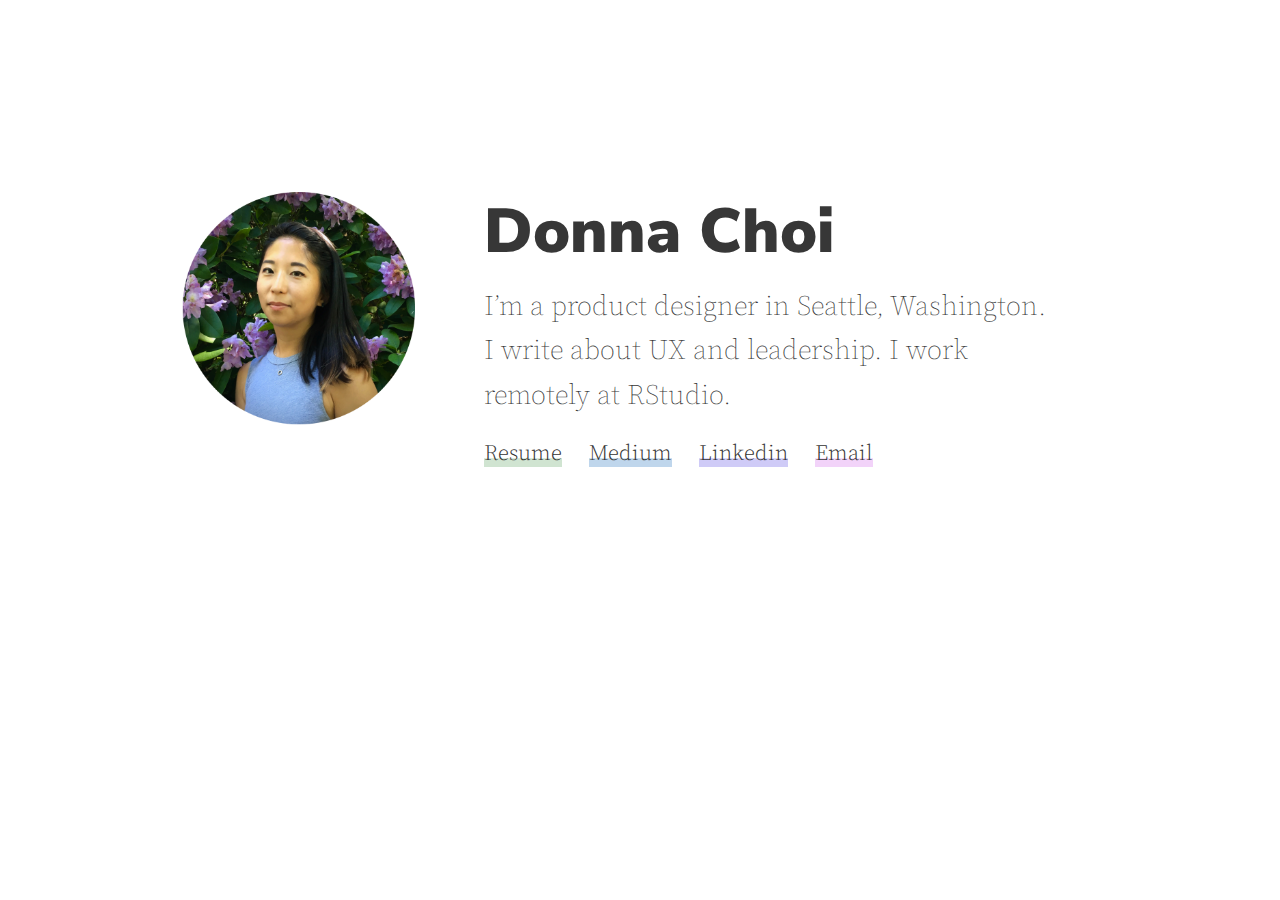
==== commit 2e869cb5: "playing with urls" ====
--- a/index.html
+++ b/index.html
@@ -60,7 +60,7 @@
           </a>
         </div>
 
-        <div class="col-xl-8 col-lg-8 col-md-8 col-sm-7 col-xs-12">
+        <div class="col-xl-7 col-lg-7 col-md-8 col-sm-7 col-xs-12">
           <h1>
             <span>Donna Choi</span>
           </h1>
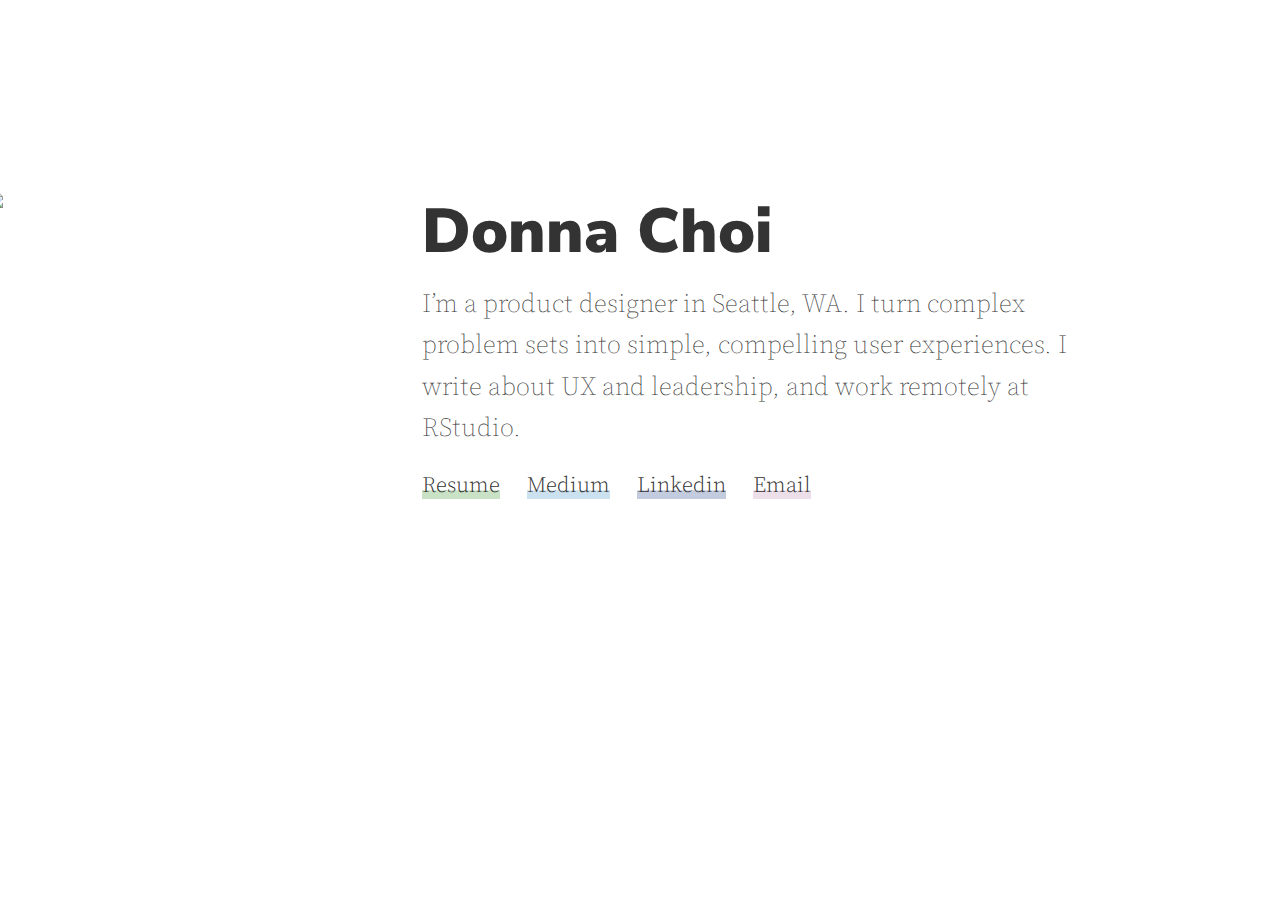
==== commit 253ca9f5: "ssl + google fonts" ====
--- a/index.html
+++ b/index.html
@@ -16,8 +16,8 @@
 
     <!-- Fonts -->
 
-    <link href='http://fonts.googleapis.com/css?family=Nunito+Sans:800,900' rel='stylesheet' type='text/css'>
-    <link href='http://fonts.googleapis.com/css?family=Source+Serif+Pro:300,400' rel='stylesheet' type='text/css'>
+    <link href='//fonts.googleapis.com/css?family=Nunito+Sans:800,900' rel='stylesheet' type='text/css'>
+    <link href='//fonts.googleapis.com/css?family=Source+Serif+Pro:300,400' rel='stylesheet' type='text/css'>
     <link rel="stylesheet" href="css/font-awesome.min.css">
 
     <!-- HTML5 Shim and Respond.js IE8 support of HTML5 elements and media queries -->
@@ -47,7 +47,7 @@
 
   </head>
 
-  <body class="loading">
+  <body>
 
     <!--Content-->
 
@@ -55,19 +55,19 @@
 
       <div class="row">
         <div class="col-xl-4 col-lg-4 col-md-4 col-sm-5 col-xs-12">
-          <a href="index.html">
-            <img class="avatar" src="img/avatar2.png" width="75%">
+          <a href="/">
+            <img class="avatar" src="img/portrait.png" width="100%">
           </a>
         </div>
 
-        <div class="col-xl-7 col-lg-7 col-md-8 col-sm-7 col-xs-12">
+        <div class="col-xl-7 col-lg-7 col-md-7 col-sm-7 col-xs-12 mg-left-small">
           <h1>
             <span>Donna Choi</span>
           </h1>
-          <p class="lead mg-bottom-sm">I’m a product designer in Seattle, Washington. I write about UX and leadership. I work remotely at RStudio.</p>
+          <p class="lead mg-bottom-sm">I’m a product designer in Seattle, WA. I turn complex problem sets into simple, compelling user experiences. I write about UX and leadership, and work remotely at RStudio.</p>
           <ul class="list-inline">
             <li>
-              <a class="li1" href="resume/index.html">
+              <a class="li1" href="resume">
                 Resume</a>
             </li>
 
--- a/css/custom.css
+++ b/css/custom.css
@@ -4,7 +4,6 @@
   font-family: 'Source Serif Pro', Helvetica, Arial, serif;
   font-weight: 300; 
   font-size: 100%;
-  color:#373737;
 }
 
 .container-fix {
@@ -12,13 +11,25 @@
 }
 
 .container-fluid {
-  margin-right: 10%;
-  margin-left: 10%;
+  margin-right: 5%;
+  margin-left: 5%;
   margin-top:3%;
 }
 
 .container-home {
   margin-top:15%;
+  margin-left: -1%;
+  padding-left:0;
+}
+
+@media (max-width: 767px) {
+  .container-home {
+    margin-left: auto;
+    margin-right: auto;
+    text-align: center;
+    padding-right:15px;
+    padding-left:15px;
+  }
 }
 
 /* Type */
@@ -46,7 +57,7 @@
 
 @media (max-width: 767px) {
   h1, h2 {
-    font-size: 30px;
+    font-size: 28px;
     text-align: center;
   }
 }
@@ -73,7 +84,7 @@
 }
 
 p.lead, .lead {
-  font-size: 28px;
+  font-size: 26px;
   font-weight: 200;
   line-height: 1.6;
 }
@@ -84,20 +95,20 @@
 
 @media (max-width: 992px) {
   p.lead, .lead, .lead-var {
-    font-size: 22px;
+    font-size: 20px;
   }
 }
 
 @media (max-width: 767px) {
   p.lead, .lead, .lead-var {
-    font-size: 22px;
+    font-size: 18px;
     text-align: center;
   }
 }
 
 p, .p {
   font-size: 16px;
-  line-height: 1.75;
+  line-height: 1.6;
   margin-bottom: 20px;
 }
 
@@ -209,6 +220,10 @@
   font-size: 16px;
 }
 
+a.name:hover {
+  box-shadow:inset 0 0 0 #fff, inset 0 1.4em 0 #DFDFDF;
+}
+
 a.li0 {
   font-family:'Nunito Sans', Helvetica, Arial, serif;
   box-shadow:inset 0 0 0 #fff, inset 0 -0.4em 0 #DFDFDF;
@@ -219,35 +234,35 @@
 }
 
 a.li1 {
-  box-shadow:inset 0 0 0 #fff, inset 0 -0.4em 0 #D0E4D1;
+  box-shadow:inset 0 0 0 #fff, inset 0 -0.4em 0 #C9E1C5;
 }
 
 a.li1:hover {
-  box-shadow:inset 0 0 0 #fff, inset 0 1.4em 0 #D0E4D1;
+  box-shadow:inset 0 0 0 #fff, inset 0 1.4em 0 #C9E1C5;
 }
 
 a.li2 {
-  box-shadow:inset 0 0 0 #fff, inset 0 -0.4em 0 #BFD6EC;
+  box-shadow:inset 0 0 0 #fff, inset 0 -0.4em 0 #CCE1F0;
 }
 
 a.li2:hover {
-  box-shadow:inset 0 0 0 #fff, inset 0 1.4em 0 #BFD6EC;
+  box-shadow:inset 0 0 0 #fff, inset 0 1.4em 0 #CCE1F0;
 }
 
 a.li3 {
-  box-shadow:inset 0 0 0 #fff, inset 0 -0.4em 0 #CFCBF7;
+  box-shadow:inset 0 0 0 #fff, inset 0 -0.4em 0 #C3CCDF;
 }
 
 a.li3:hover {
-  box-shadow:inset 0 0 0 #fff, inset 0 1.4em 0 #CFCBF7;
+  box-shadow:inset 0 0 0 #fff, inset 0 1.4em 0 #C3CCDF;
 }
 
 a.li4 {
-  box-shadow:inset 0 0 0 #fff, inset 0 -0.4em 0 #F2D3F9;
+  box-shadow:inset 0 0 0 #fff, inset 0 -0.4em 0 #EDDFEA;
 }
 
 a.li4:hover {
-  box-shadow:inset 0 0 0 #fff, inset 0 1.4em 0 #F2D3F9;
+  box-shadow:inset 0 0 0 #fff, inset 0 1.4em 0 #EDDFEA;
 }
 
 @media (max-width: 992px) {
@@ -350,6 +365,15 @@
   margin-left: 5px;
 }
 
+.mg-left-small {
+  margin-left: 20px;
+}
+
+@media (max-width: 992px) {
+  .mg-left-small {
+    margin-left: 0;
+  }
+}
 
 /* Images */
 
@@ -421,21 +445,6 @@
   font-style: italic;
 }
 
-p.res-description {
-
-}
-
-/*.img-thumb-wrapper:hover .img-thumb-overlay {  
-  opacity: 1;
-
-}*/
-
-/*@media only screen and (max-device-width: 480px) {
-  .img-thumb-wrapper:hover .img-thumb-overlay {
-    display: none;
-  }
-}*/
-
 /* Bottom navigation */
 
 .bottom-navigation {
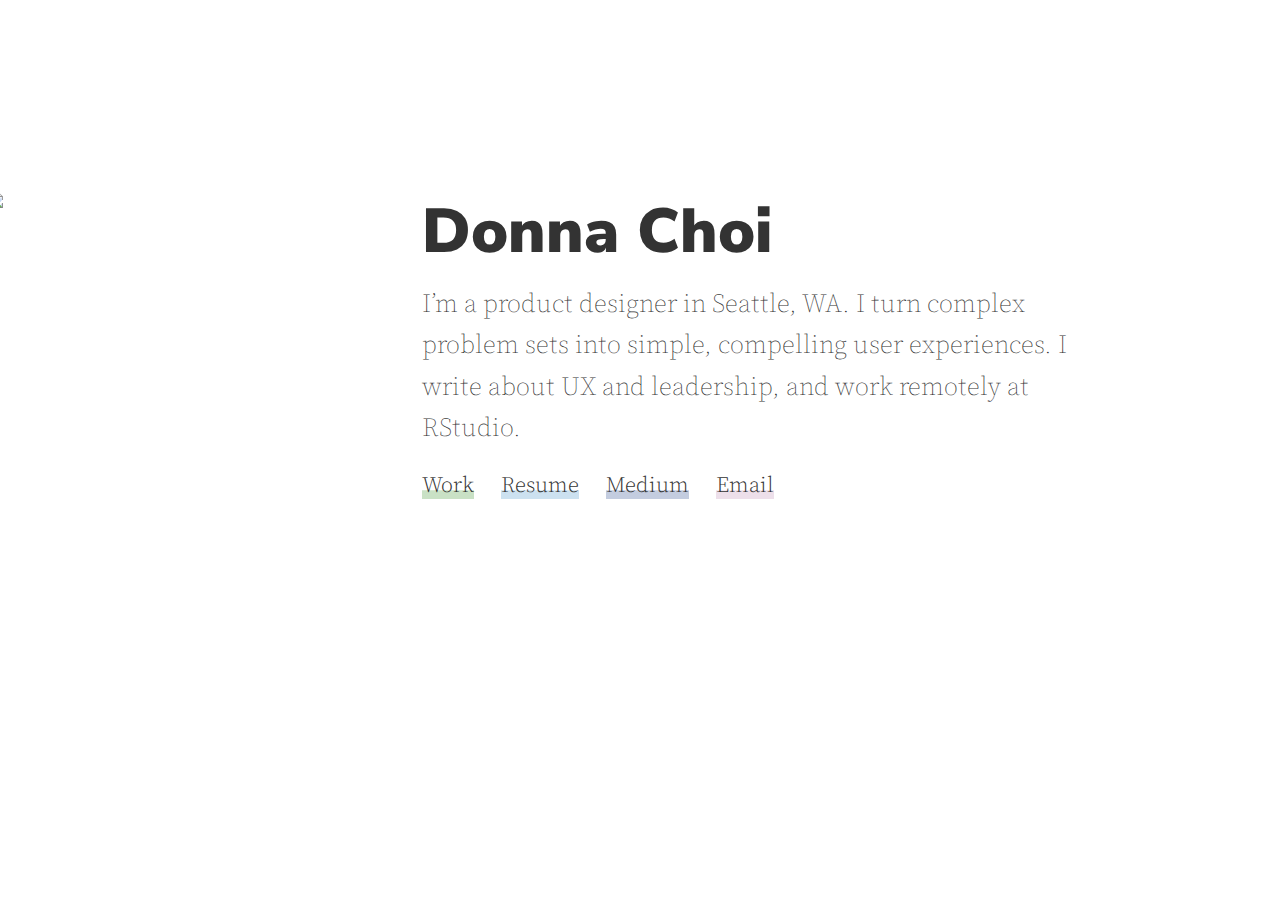
==== commit 39d451eb: "add work page" ====
--- a/index.html
+++ b/index.html
@@ -67,18 +67,18 @@
           <p class="lead mg-bottom-sm">I’m a product designer in Seattle, WA. I turn complex problem sets into simple, compelling user experiences. I write about UX and leadership, and work remotely at RStudio.</p>
           <ul class="list-inline">
             <li>
-              <a class="li1" href="resume">
-                Resume</a>
+              <a class="li1" href="work">
+                Work</a>
             </li>
 
             <li>
-              <a class="li2" href="https://medium.com/@donnachoi" target="_blank">
+              <a class="li2" href="resume">
+                Resume</a>
+            </li>
+            
+            <li>
+              <a class="li3" href="https://medium.com/@donnachoi" target="_blank">
                 Medium</a>
-            </li>
-
-            <li>
-              <a class="li3" href="https://www.linkedin.com/in/donnachoiart" target="_blank">
-                Linkedin</a>
             </li>
 
             <li>
--- a/css/custom.css
+++ b/css/custom.css
@@ -47,21 +47,33 @@
   font-size:32px;
   margin-top:15px;
   margin-bottom:5px;
+  font-weight:900;
 }
 
 @media (max-width: 992px) {
-  h1, h2 {
+  h1 {
+    font-size: 40px;
+  }
+}
+
+@media (max-width: 992px) {
+  h2 {
     font-size: 30px;
   }
 }
 
 @media (max-width: 767px) {
-  h1, h2 {
+  h1 {
     font-size: 28px;
     text-align: center;
   }
 }
 
+@media (max-width: 767px) {
+  h2 {
+    font-size: 28px;
+  }
+}
 
 h3 {
   font-size: 20px;
@@ -200,12 +212,12 @@
   padding-top: 15px;
 }
 
-.list-inline, .list-footer {
+.list-inline, .list-footer, .list-secondary {
   padding-left: 0;
   margin-left: 0;
   list-style: none;
 }
-.list-inline > li, .list-footer > li {
+.list-inline > li, .list-footer > li, .list-secondary > li {
   display: inline-block;
   margin-right: 20px;
   padding-left: 0;
@@ -216,7 +228,7 @@
   font-size: 22px;
 }
 
-.list-footer > li {
+.list-footer > li, .list-secondary > li {
   font-size: 16px;
 }
 
@@ -265,6 +277,14 @@
   box-shadow:inset 0 0 0 #fff, inset 0 1.4em 0 #EDDFEA;
 }
 
+a.li5 {
+  box-shadow:inset 0 0 0 #fff, inset 0 -0.4em 0 #F6E3D6;
+}
+
+a.li5:hover {
+  box-shadow:inset 0 0 0 #fff, inset 0 1.4em 0 #F6E3D6;
+}
+
 @media (max-width: 992px) {
   .list-inline > li {
     font-size: 16px;
@@ -274,6 +294,10 @@
 @media (max-width: 767px) {
   ul.list-inline {
     text-align: center;
+  }
+
+  ul.list-inline > li:last-child {
+    margin-right:0;
   }
 }
 
@@ -387,6 +411,19 @@
 @media (max-width: 767px) {
   img.avatar {
     width:35%;
+  }
+}
+
+img.work-thumb {
+  display:block;
+  margin: 0 auto;
+  padding-bottom:15px;
+  width: 95%;
+}
+
+@media (max-width: 767px) {
+  img.work-thumb {
+    width:90%;
   }
 }
 
@@ -445,6 +482,10 @@
   font-style: italic;
 }
 
+p.res-description {
+  margin-bottom: 28px;
+}
+
 /* Bottom navigation */
 
 .bottom-navigation {
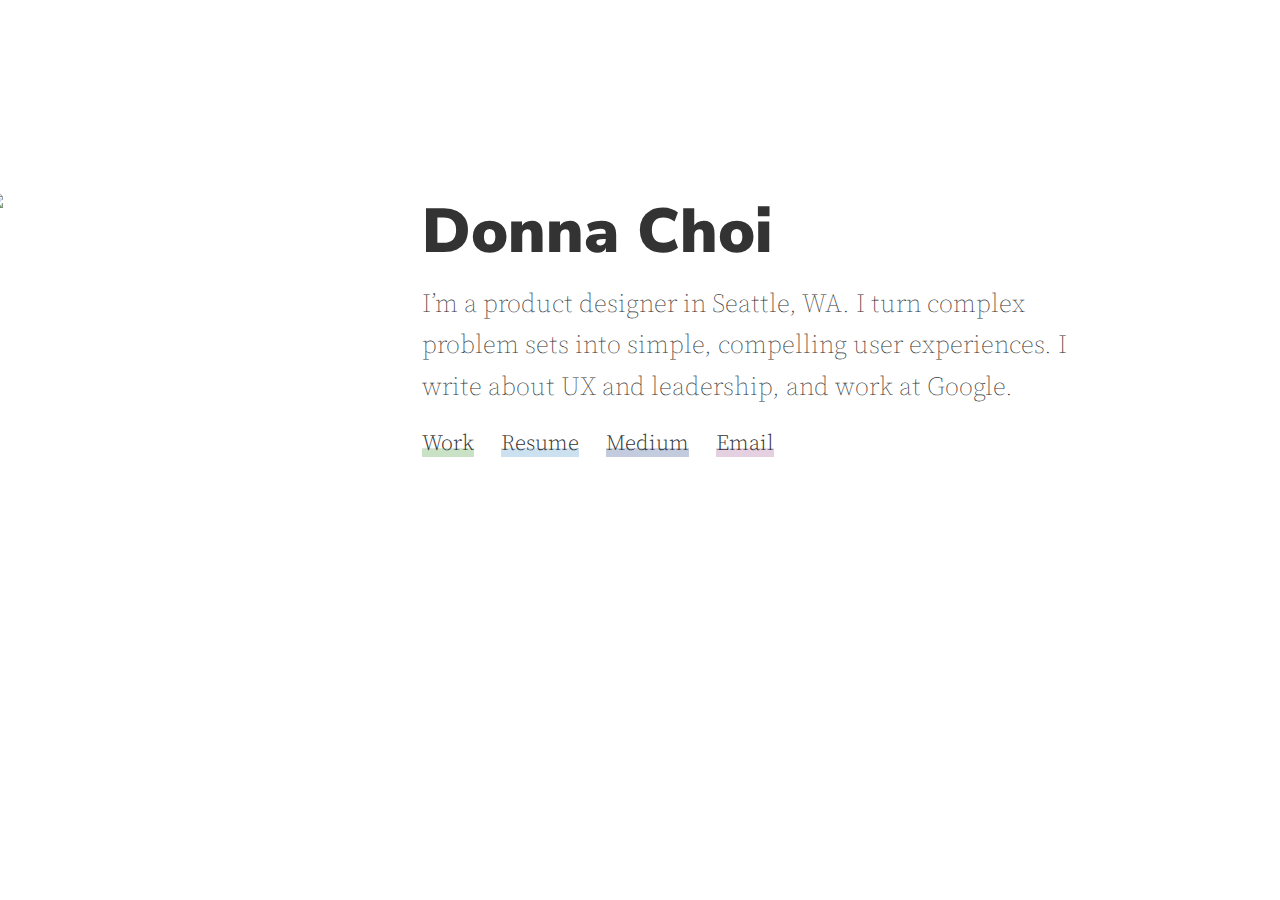
==== commit 516ad6d0: "update work" ====
--- a/index.html
+++ b/index.html
@@ -64,7 +64,7 @@
           <h1>
             <span>Donna Choi</span>
           </h1>
-          <p class="lead mg-bottom-sm">I’m a product designer in Seattle, WA. I turn complex problem sets into simple, compelling user experiences. I write about UX and leadership, and work remotely at RStudio.</p>
+          <p class="lead mg-bottom-sm">I’m a product designer in Seattle, WA. I turn complex problem sets into simple, compelling user experiences. I write about UX and leadership, and work at Google.</p>
           <ul class="list-inline">
             <li>
               <a class="li1" href="work">
--- a/css/custom.css
+++ b/css/custom.css
@@ -48,6 +48,12 @@
   margin-top:15px;
   margin-bottom:5px;
   font-weight:900;
+}
+
+h3 {
+  margin-bottom: 0;
+  color: #7C7C7C;
+  font-size: 21px;
 }
 
 @media (max-width: 992px) {
@@ -232,6 +238,10 @@
   font-size: 16px;
 }
 
+.list-footer > li:first-child {
+  font-weight:800;
+}
+
 a.name:hover {
   box-shadow:inset 0 0 0 #fff, inset 0 1.4em 0 #DFDFDF;
 }
@@ -270,19 +280,19 @@
 }
 
 a.li4 {
-  box-shadow:inset 0 0 0 #fff, inset 0 -0.4em 0 #EDDFEA;
+  box-shadow:inset 0 0 0 #fff, inset 0 -0.4em 0 #E4D0E0;
 }
 
 a.li4:hover {
-  box-shadow:inset 0 0 0 #fff, inset 0 1.4em 0 #EDDFEA;
+  box-shadow:inset 0 0 0 #fff, inset 0 1.4em 0 #E4D0E0;
 }
 
 a.li5 {
-  box-shadow:inset 0 0 0 #fff, inset 0 -0.4em 0 #F6E3D6;
+  box-shadow:inset 0 0 0 #fff, inset 0 -0.4em 0 #E0D8D2;
 }
 
 a.li5:hover {
-  box-shadow:inset 0 0 0 #fff, inset 0 1.4em 0 #F6E3D6;
+  box-shadow:inset 0 0 0 #fff, inset 0 1.4em 0 #E0D8D2;
 }
 
 @media (max-width: 992px) {
@@ -468,7 +478,7 @@
 
 p.res-category {
   margin-bottom: 0;
-  color: #9C9C9C;
+  color: #7C7C7C;
 }
 
 p.res-title {
